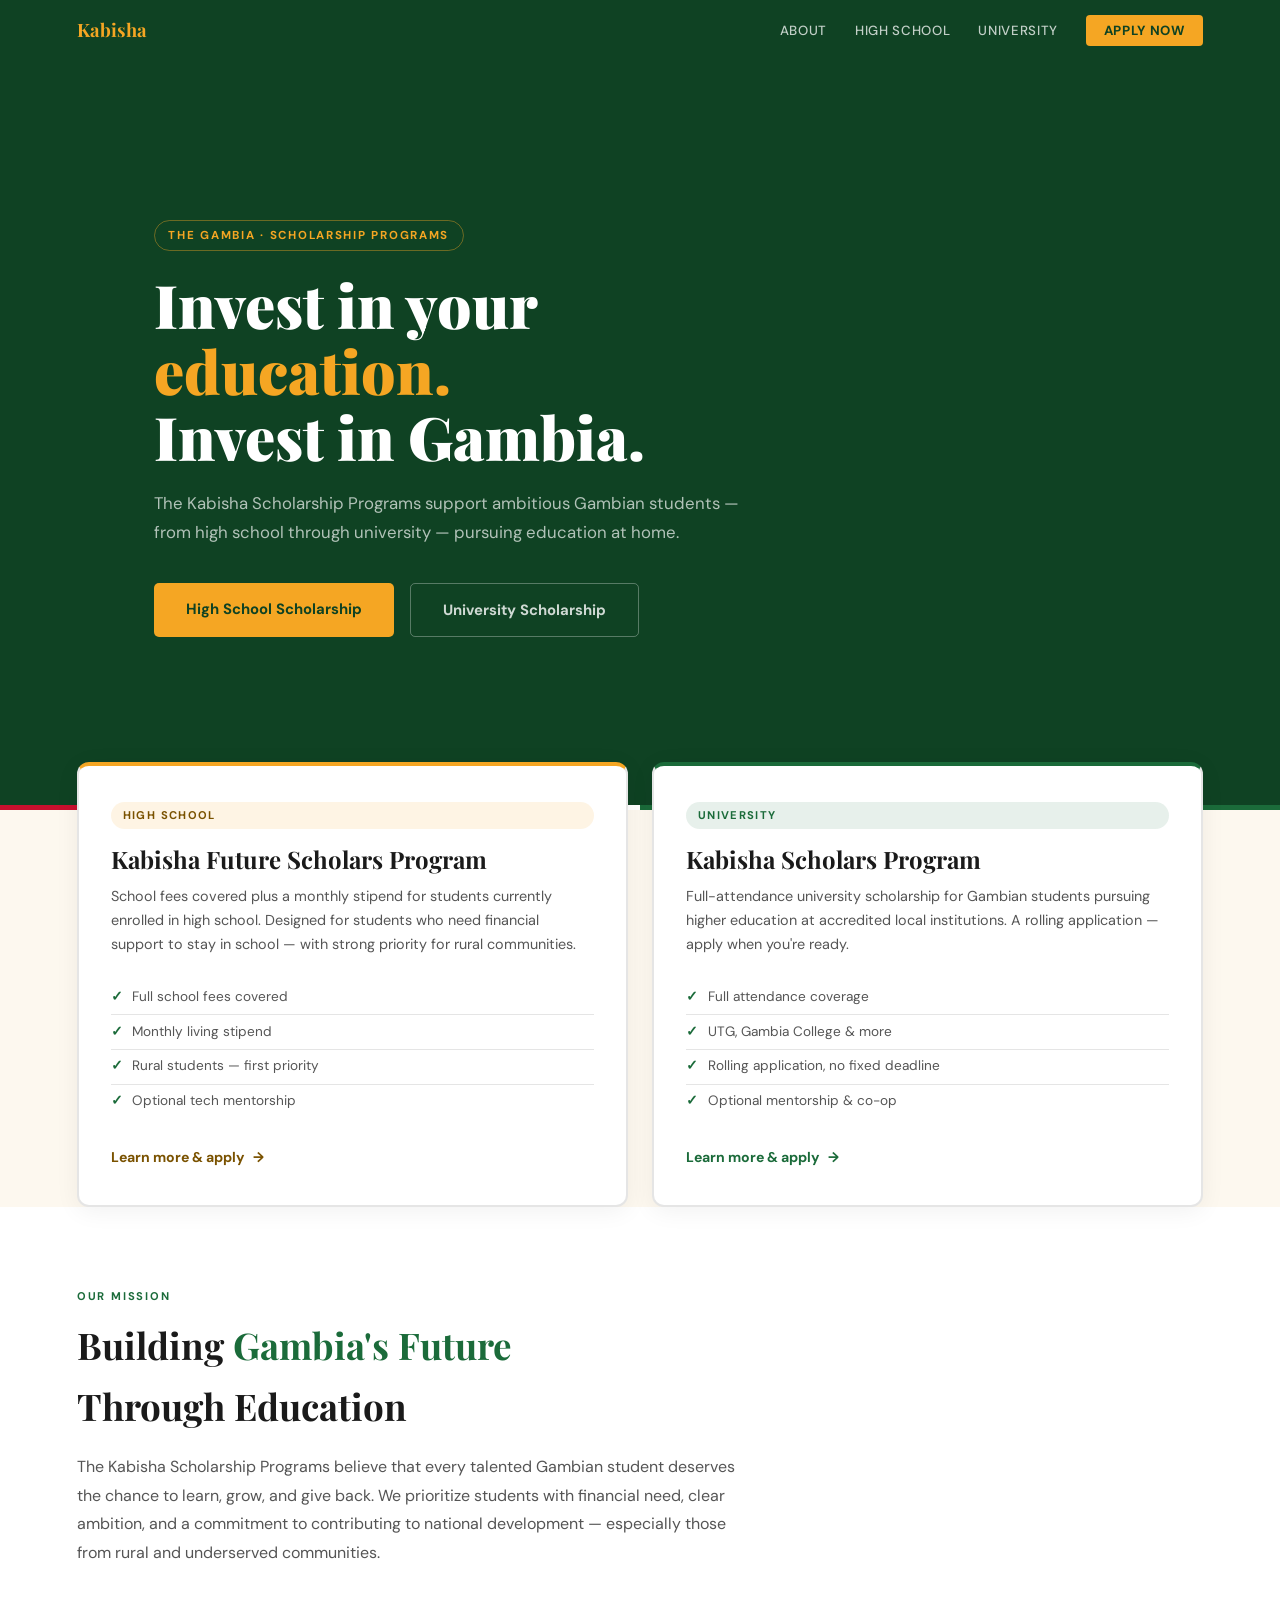
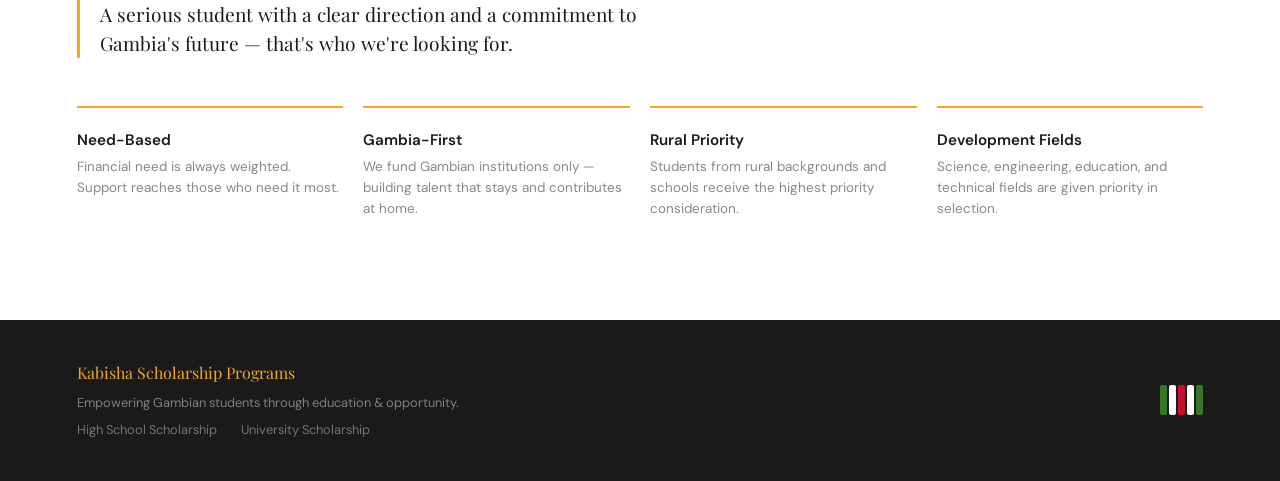
==== index.html @ ebbd5506 "initial: scholarship site" ====
<!DOCTYPE html>
<html lang="en">
<head>
<meta charset="UTF-8">
<meta name="viewport" content="width=device-width, initial-scale=1.0">
<title>Kabisha Scholarship Programs — The Gambia</title>
<link rel="preconnect" href="https://fonts.googleapis.com">
<link rel="preconnect" href="https://fonts.gstatic.com" crossorigin>
<link href="https://fonts.googleapis.com/css2?family=Playfair+Display:wght@700;900&family=DM+Sans:wght@400;500;600&display=swap" rel="stylesheet">
<link rel="stylesheet" href="style.css">
<style>
  /* Index-specific only */
  .hero { min-height: 70vh; display: flex; flex-direction: column; justify-content: center; }

  /* Scholarship chooser cards */
  .chooser {
    display: grid;
    grid-template-columns: 1fr 1fr;
    gap: 1.5rem;
    margin-top: -3rem;
    position: relative;
    z-index: 10;
    padding: 0 6vw;
  }
  .chooser-card {
    background: var(--white);
    border-radius: 12px;
    border: 2px solid var(--border);
    padding: 2.25rem 2rem;
    text-decoration: none;
    color: var(--ink);
    display: flex;
    flex-direction: column;
    transition: border-color 0.2s, transform 0.2s, box-shadow 0.2s;
    box-shadow: 0 4px 24px rgba(0,0,0,0.06);
  }
  .chooser-card:hover {
    border-color: var(--green);
    transform: translateY(-4px);
    box-shadow: 0 12px 40px rgba(0,0,0,0.1);
  }
  .chooser-card.hs { border-top: 4px solid var(--gold); }
  .chooser-card.uni { border-top: 4px solid var(--green); }
  .chooser-tag {
    font-size: 0.7rem; font-weight: 700; letter-spacing: 0.12em;
    text-transform: uppercase; margin-bottom: 1rem;
    display: inline-block; padding: 0.25rem 0.75rem;
    border-radius: 100px;
  }
  .chooser-card.hs  .chooser-tag { background: rgba(245,166,35,0.12); color: #7a5200; }
  .chooser-card.uni .chooser-tag { background: rgba(27,107,58,0.1); color: var(--green); }
  .chooser-card h2 {
    font-family: 'Playfair Display', serif;
    font-size: 1.5rem; font-weight: 700;
    line-height: 1.2; margin-bottom: 0.75rem;
  }
  .chooser-card p {
    font-size: 0.9rem; color: var(--ink-mid);
    line-height: 1.65; flex-grow: 1; margin-bottom: 1.5rem;
  }
  .chooser-benefits {
    list-style: none; margin-bottom: 1.75rem;
  }
  .chooser-benefits li {
    font-size: 0.85rem; color: var(--ink-mid);
    padding: 0.35rem 0;
    display: flex; align-items: center; gap: 0.6rem;
    border-bottom: 1px solid var(--border);
  }
  .chooser-benefits li:last-child { border-bottom: none; }
  .chooser-benefits li::before {
    content: '✓'; color: var(--green);
    font-weight: 700; flex-shrink: 0;
  }
  .chooser-cta {
    display: inline-flex; align-items: center; gap: 0.5rem;
    font-weight: 700; font-size: 0.88rem;
    text-decoration: none; margin-top: auto;
  }
  .chooser-card.hs  .chooser-cta { color: #7a5200; }
  .chooser-card.uni .chooser-cta { color: var(--green); }
  .chooser-cta::after { content: '→'; transition: transform 0.2s; }
  .chooser-card:hover .chooser-cta::after { transform: translateX(4px); }

  /* About strip */
  .about-strip {
    padding: 5rem 6vw;
    background: var(--white);
  }
  .about-strip p {
    font-size: 1rem; color: var(--ink-mid);
    max-width: 60ch; line-height: 1.8;
  }
  .about-strip blockquote {
    margin-top: 2rem;
    border-left: 3px solid var(--gold);
    padding-left: 1.25rem;
    font-family: 'Playfair Display', serif;
    font-size: 1.2rem; color: var(--ink);
    line-height: 1.5; max-width: 50ch;
  }

  /* Values row */
  .values-row {
    display: grid;
    grid-template-columns: repeat(auto-fit, minmax(200px, 1fr));
    gap: 1.25rem; margin-top: 3rem;
  }
  .value-item { padding: 1.25rem 0; border-top: 2px solid var(--gold); }
  .value-item h4 { font-weight: 600; font-size: 0.95rem; margin-bottom: 0.3rem; }
  .value-item p  { font-size: 0.84rem; color: var(--ink-lt); line-height: 1.55; }

  @media (max-width: 768px) {
    .chooser { grid-template-columns: 1fr; margin-top: -2rem; padding: 0 1.25rem; }
    .about-strip { padding: 3.5rem 1.25rem; }
  }
</style>
</head>
<body>

<nav>
  <a href="index.html" class="nav-logo">Kabisha</a>
  <ul class="nav-links">
    <li><a href="#about">About</a></li>
    <li><a href="highschool.html">High School</a></li>
    <li><a href="university.html">University</a></li>
    <li><a href="highschool.html#apply" class="nav-cta">Apply Now</a></li>
  </ul>
</nav>

<!-- HERO -->
<div class="hero">
  <div style="padding: 5rem 6vw 6rem">
    <span class="hero-label">The Gambia · Scholarship Programs</span>
    <h1>Invest in your<br><em>education.</em><br>Invest in Gambia.</h1>
    <p>The Kabisha Scholarship Programs support ambitious Gambian students — from high school through university — pursuing education at home.</p>
    <div class="hero-actions">
      <a href="highschool.html" class="btn btn-gold">High School Scholarship</a>
      <a href="university.html" class="btn btn-outline">University Scholarship</a>
    </div>
  </div>
</div>
<div class="flag-stripe"></div>

<!-- SCHOLARSHIP CHOOSER -->
<div class="chooser">

  <a href="highschool.html" class="chooser-card hs fade-in">
    <span class="chooser-tag">High School</span>
    <h2>Kabisha Future Scholars Program</h2>
    <p>School fees covered plus a monthly stipend for students currently enrolled in high school. Designed for students who need financial support to stay in school — with strong priority for rural communities.</p>
    <ul class="chooser-benefits">
      <li>Full school fees covered</li>
      <li>Monthly living stipend</li>
      <li>Rural students — first priority</li>
      <li>Optional tech mentorship</li>
    </ul>
    <span class="chooser-cta">Learn more &amp; apply</span>
  </a>

  <a href="university.html" class="chooser-card uni fade-in" style="transition-delay:0.1s">
    <span class="chooser-tag">University</span>
    <h2>Kabisha Scholars Program</h2>
    <p>Full-attendance university scholarship for Gambian students pursuing higher education at accredited local institutions. A rolling application — apply when you're ready.</p>
    <ul class="chooser-benefits">
      <li>Full attendance coverage</li>
      <li>UTG, Gambia College &amp; more</li>
      <li>Rolling application, no fixed deadline</li>
      <li>Optional mentorship &amp; co-op</li>
    </ul>
    <span class="chooser-cta">Learn more &amp; apply</span>
  </a>

</div>

<!-- ABOUT -->
<div class="about-strip">
  <div class="section-label">Our Mission</div>
  <h2 style="font-family:'Playfair Display',serif; font-size:clamp(1.65rem,3vw,2.3rem); font-weight:700; margin-bottom:1rem;">Building <span style="color:var(--green)">Gambia's Future</span><br>Through Education</h2>
  <p>The Kabisha Scholarship Programs believe that every talented Gambian student deserves the chance to learn, grow, and give back. We prioritize students with financial need, clear ambition, and a commitment to contributing to national development — especially those from rural and underserved communities.</p>
  <blockquote>A serious student with a clear direction and a commitment to Gambia's future — that's who we're looking for.</blockquote>
  <div class="values-row fade-in">
    <div class="value-item"><h4>Need-Based</h4><p>Financial need is always weighted. Support reaches those who need it most.</p></div>
    <div class="value-item"><h4>Gambia-First</h4><p>We fund Gambian institutions only — building talent that stays and contributes at home.</p></div>
    <div class="value-item"><h4>Rural Priority</h4><p>Students from rural backgrounds and schools receive the highest priority consideration.</p></div>
    <div class="value-item"><h4>Development Fields</h4><p>Science, engineering, education, and technical fields are given priority in selection.</p></div>
  </div>
</div>

<!-- FOOTER -->
<footer>
  <div>
    <div class="footer-logo">Kabisha Scholarship Programs</div>
    <p>Empowering Gambian students through education &amp; opportunity.</p>
    <div class="footer-links">
      <a href="highschool.html">High School Scholarship</a>
      <a href="university.html">University Scholarship</a>
    </div>
  </div>
  <div class="footer-flag">
    <span style="background:#3A7728"></span>
    <span style="background:#fff"></span>
    <span style="background:#C8102E"></span>
    <span style="background:#fff"></span>
    <span style="background:#3A7728"></span>
  </div>
</footer>

<script>
  const obs = new IntersectionObserver(es => es.forEach(e => {
    if(e.isIntersecting){ e.target.classList.add('visible'); obs.unobserve(e.target); }
  }), {threshold: 0.08});
  document.querySelectorAll('.fade-in').forEach(el => obs.observe(el));
</script>
</body>
</html>
---- style.css ----
/* ─── KABISHA SCHOLARSHIP — SHARED STYLES ─── */

*, *::before, *::after { box-sizing: border-box; margin: 0; padding: 0; }

:root {
  --green:     #1B6B3A;
  --green-dk:  #0F4223;
  --gold:      #F5A623;
  --red:       #C8102E;
  --cream:     #FDF8EF;
  --white:     #FFFFFF;
  --ink:       #1A1A1A;
  --ink-mid:   #555;
  --ink-lt:    #888;
  --border:    rgba(0,0,0,0.10);
}

html { scroll-behavior: smooth; }

body {
  font-family: 'DM Sans', sans-serif;
  background: var(--cream);
  color: var(--ink);
  line-height: 1.65;
}

/* ── NAV ── */
nav {
  position: sticky; top: 0; z-index: 100;
  background: var(--green-dk);
  display: flex; align-items: center; justify-content: space-between;
  padding: 0 6vw; height: 60px;
}
.nav-logo {
  font-family: 'Playfair Display', serif;
  font-size: 1.15rem; color: var(--gold);
  text-decoration: none; font-weight: 700;
}
.nav-links { display: flex; gap: 1.75rem; list-style: none; align-items: center; }
.nav-links a {
  color: rgba(255,255,255,0.75); text-decoration: none;
  font-size: 0.83rem; font-weight: 500;
  letter-spacing: 0.05em; text-transform: uppercase;
  transition: color 0.2s;
}
.nav-links a:hover { color: var(--gold); }
.nav-links a.active { color: var(--gold); }
.nav-cta {
  background: var(--gold) !important;
  color: var(--green-dk) !important;
  padding: 0.45rem 1.1rem; border-radius: 4px;
  font-weight: 700 !important;
}
.nav-cta:hover { background: #d4901e !important; }

/* ── FLAG STRIPE ── */
.flag-stripe {
  height: 5px;
  background: linear-gradient(to right,
    var(--red) 33.3%, var(--white) 33.3%, var(--white) 50%,
    var(--green) 50%);
}

/* ── HERO ── */
.hero {
  background: var(--green-dk);
  padding: 5rem 6vw 4.5rem;
  position: relative;
}
.hero-label {
  display: inline-block;
  font-size: 0.72rem; font-weight: 700;
  letter-spacing: 0.15em; text-transform: uppercase;
  color: var(--gold); margin-bottom: 1.25rem;
  padding: 0.3rem 0.85rem;
  border: 1px solid rgba(245,166,35,0.4); border-radius: 100px;
}
.hero h1 {
  font-family: 'Playfair Display', serif;
  font-size: clamp(2.2rem, 5vw, 3.75rem);
  font-weight: 900; color: var(--white);
  line-height: 1.1; max-width: 16ch;
  margin-bottom: 1.25rem;
}
.hero h1 em { color: var(--gold); font-style: normal; }
.hero p {
  font-size: 1.05rem; color: rgba(255,255,255,0.68);
  max-width: 50ch; line-height: 1.75; margin-bottom: 2.25rem;
}
.hero-actions { display: flex; gap: 1rem; flex-wrap: wrap; }

/* ── BUTTONS ── */
.btn {
  display: inline-block; font-weight: 700; font-size: 0.93rem;
  padding: 0.85rem 2rem; border-radius: 5px;
  text-decoration: none; transition: transform 0.15s, background 0.2s;
}
.btn:hover { transform: translateY(-2px); }
.btn-gold { background: var(--gold); color: var(--green-dk); }
.btn-gold:hover { background: #d4901e; }
.btn-outline {
  background: transparent; color: rgba(255,255,255,0.8);
  border: 1.5px solid rgba(255,255,255,0.3);
}
.btn-outline:hover { border-color: var(--gold); color: var(--gold); }

/* ── SECTIONS ── */
.section { padding: 5rem 6vw; }
.section.white { background: var(--white); }
.section.cream { background: var(--cream); }
.section.dark  { background: var(--green-dk); }

.section-label {
  font-size: 0.7rem; font-weight: 700;
  letter-spacing: 0.16em; text-transform: uppercase;
  color: var(--green); margin-bottom: 0.6rem;
}
.section.dark .section-label { color: var(--gold); }

.section h2 {
  font-family: 'Playfair Display', serif;
  font-size: clamp(1.65rem, 3vw, 2.4rem);
  font-weight: 700; line-height: 1.2;
  margin-bottom: 1rem;
}
.section.dark h2 { color: var(--white); }
.section h2 span { color: var(--green); }
.section.dark h2 span { color: var(--gold); }

.section > p, .section-intro {
  font-size: 0.97rem; color: var(--ink-mid);
  max-width: 55ch; line-height: 1.75; margin-bottom: 3rem;
}
.section.dark > p { color: rgba(255,255,255,0.6); }

/* ── GRID CARDS ── */
.card-grid {
  display: grid;
  grid-template-columns: repeat(auto-fit, minmax(240px, 1fr));
  gap: 1.25rem;
}
.card {
  background: var(--white); border-radius: 10px;
  border: 1.5px solid var(--border);
  padding: 1.5rem;
  transition: border-color 0.2s, transform 0.2s;
}
.section.white .card { background: var(--cream); }
.card:hover { border-color: var(--green); transform: translateY(-2px); }
.card-icon { font-size: 1.6rem; margin-bottom: 0.85rem; display: block; }
.card h3 { font-weight: 600; font-size: 0.95rem; margin-bottom: 0.35rem; }
.card p  { font-size: 0.85rem; color: var(--ink-lt); line-height: 1.6; }

/* ── TWO COLUMN ── */
.two-col {
  display: grid;
  grid-template-columns: 1fr 1fr;
  gap: 4rem; align-items: start;
}

/* ── CHECK LIST ── */
.check-list { list-style: none; }
.check-list li {
  display: flex; gap: 0.75rem; align-items: flex-start;
  padding: 0.6rem 0; border-bottom: 1px solid var(--border);
  font-size: 0.92rem; color: var(--ink-mid);
}
.check-list li:last-child { border-bottom: none; }
.check-list li::before {
  content: '✓'; color: var(--green); font-weight: 700;
  flex-shrink: 0; margin-top: 2px;
}

/* ── RULE LIST ── */
.rule-list { list-style: none; margin-top: 1.5rem; }
.rule-list li {
  display: flex; gap: 0.6rem; align-items: flex-start;
  padding: 0.6rem 0.85rem; border-radius: 6px;
  margin-bottom: 0.5rem; font-size: 0.88rem; line-height: 1.5;
}
.rule-list li.no  { background: rgba(200,16,46,0.06); border: 1px solid rgba(200,16,46,0.14); color: var(--ink-mid); }
.rule-list li.yes { background: rgba(27,107,58,0.07); border: 1px solid rgba(27,107,58,0.18); color: var(--ink-mid); }

/* ── PRIORITY BOX ── */
.priority-box {
  background: var(--green-dk); border-radius: 12px;
  padding: 1.75rem;
}
.priority-box h4 {
  font-family: 'Playfair Display', serif;
  color: var(--gold); font-size: 1.15rem; margin-bottom: 0.5rem;
}
.priority-box p { color: rgba(255,255,255,0.6); font-size: 0.87rem; margin-bottom: 1.1rem; line-height: 1.6; }
.tag-wrap { display: flex; flex-wrap: wrap; gap: 0.6rem; }
.tag {
  background: rgba(245,166,35,0.15);
  border: 1px solid rgba(245,166,35,0.35);
  color: var(--gold); border-radius: 100px;
  padding: 0.32rem 0.85rem; font-size: 0.78rem; font-weight: 500;
}

/* ── DOCS ── */
.doc-row {
  display: flex; align-items: center; gap: 1rem;
  padding: 0.9rem 0; border-bottom: 1px solid var(--border);
}
.doc-row:last-child { border-bottom: none; }
.doc-num {
  width: 28px; height: 28px; flex-shrink: 0;
  background: var(--green); color: var(--white);
  border-radius: 50%; display: flex;
  align-items: center; justify-content: center;
  font-size: 0.75rem; font-weight: 700;
}
.doc-name { font-weight: 500; font-size: 0.9rem; }
.doc-note { font-size: 0.78rem; color: var(--ink-lt); }

/* ── BOXES ── */
.warn-box {
  background: rgba(245,166,35,0.1);
  border: 2px solid var(--gold);
  border-radius: 10px; padding: 1.35rem;
}
.warn-box h5 {
  font-size: 0.8rem; font-weight: 700; color: #7a5200;
  text-transform: uppercase; letter-spacing: 0.06em; margin-bottom: 0.5rem;
}
.warn-box p { font-size: 0.86rem; color: #5c3d00; line-height: 1.65; }
.info-box {
  padding: 0.9rem 1.1rem;
  background: rgba(27,107,58,0.07);
  border-left: 3px solid var(--green);
  border-radius: 0 7px 7px 0;
  font-size: 0.85rem; color: var(--ink-mid);
}

/* ── STEPS ── */
.steps {
  display: grid;
  grid-template-columns: repeat(auto-fit, minmax(180px, 1fr));
  gap: 1.25rem;
}
.step {
  background: var(--white); border-radius: 10px;
  border: 1.5px solid var(--border); padding: 1.4rem;
}
.section.cream .step { background: var(--cream); }
.step-num {
  font-family: 'Playfair Display', serif;
  font-size: 2rem; color: var(--gold);
  font-weight: 700; line-height: 1; margin-bottom: 0.65rem;
}
.step h3 { font-weight: 600; font-size: 0.92rem; margin-bottom: 0.3rem; }
.step p  { font-size: 0.82rem; color: var(--ink-lt); line-height: 1.6; }

/* ── MENTORSHIP TRACKS ── */
.track {
  display: flex; align-items: center; gap: 0.85rem;
  padding: 0.9rem 1.1rem; border-radius: 9px;
  border: 1.5px solid var(--border);
  background: var(--white);
  margin-bottom: 0.75rem; transition: border-color 0.2s;
}
.section.white .track { background: var(--cream); }
.track:hover { border-color: var(--green); }
.track-icon {
  width: 42px; height: 42px; border-radius: 8px;
  display: flex; align-items: center; justify-content: center;
  font-size: 1.25rem; flex-shrink: 0;
}
.track-icon.cs   { background: rgba(27,107,58,0.1); }
.track-icon.cy   { background: rgba(200,16,46,0.07); }
.track-icon.tech { background: rgba(245,166,35,0.12); }
.track h4 { font-weight: 600; font-size: 0.88rem; }
.track p  { font-size: 0.78rem; color: var(--ink-lt); }

/* ── FAQ ── */
.faq-list { margin-top: 0; }
.faq-item {
  border-bottom: 1px solid var(--border);
}
.faq-item:first-child { border-top: 1px solid var(--border); }
.faq-q {
  width: 100%; background: none; border: none;
  text-align: left; padding: 1.1rem 0;
  font-size: 0.92rem; font-weight: 600; color: var(--ink);
  cursor: pointer; display: flex; justify-content: space-between;
  align-items: center; gap: 1rem; font-family: 'DM Sans', sans-serif;
  transition: color 0.2s;
}
.faq-q:hover { color: var(--green); }
.faq-icon { font-size: 1.1rem; color: var(--green); flex-shrink: 0; transition: transform 0.25s; }
.faq-item.open .faq-icon { transform: rotate(45deg); }
.faq-a { max-height: 0; overflow: hidden; transition: max-height 0.35s ease; }
.faq-a-inner { padding: 0 0 1.1rem; font-size: 0.87rem; color: var(--ink-mid); line-height: 1.75; }
.faq-item.open .faq-a { max-height: 400px; }

/* ── APPLY CTA ── */
.apply-cta {
  background: var(--green-dk); text-align: center;
  padding: 6rem 6vw; position: relative; overflow: hidden;
}
.apply-cta::before {
  content: attr(data-text);
  position: absolute; font-family: 'Playfair Display', serif;
  font-size: 22vw; font-weight: 900;
  color: rgba(255,255,255,0.03);
  top: 50%; left: 50%; transform: translate(-50%, -50%);
  pointer-events: none; white-space: nowrap; letter-spacing: -0.02em;
}
.apply-cta .section-label { color: var(--gold); }
.apply-cta h2 { color: var(--white); font-family: 'Playfair Display', serif; font-size: clamp(1.7rem,3vw,2.4rem); margin-bottom: 0.75rem; }
.apply-cta h2 span { color: var(--gold); }
.apply-cta p { color: rgba(255,255,255,0.6); font-size: 0.97rem; max-width: 50ch; margin: 0 auto 2.25rem; line-height: 1.7; }
.apply-cta .btn { position: relative; z-index: 1; }
.apply-note { margin-top: 1rem; font-size: 0.8rem; color: rgba(255,255,255,0.35); position: relative; z-index: 1; }

/* ── FOOTER ── */
footer {
  background: var(--ink); color: rgba(255,255,255,0.45);
  padding: 2.5rem 6vw;
  display: flex; align-items: center; justify-content: space-between;
  gap: 2rem; flex-wrap: wrap;
}
.footer-logo { font-family: 'Playfair Display', serif; font-size: 1rem; color: var(--gold); margin-bottom: 0.35rem; }
footer p { font-size: 0.8rem; }
.footer-links { display: flex; gap: 1.5rem; margin-top: 0.4rem; flex-wrap: wrap; }
.footer-links a { color: rgba(255,255,255,0.4); text-decoration: none; font-size: 0.8rem; transition: color 0.2s; }
.footer-links a:hover { color: var(--gold); }
.footer-flag { display: flex; gap: 2px; }
.footer-flag span { display: block; width: 7px; height: 30px; border-radius: 2px; }

/* ── FADE IN ── */
.fade-in { opacity: 0; transform: translateY(18px); transition: opacity 0.5s ease, transform 0.5s ease; }
.fade-in.visible { opacity: 1; transform: translateY(0); }

/* ── RESPONSIVE ── */
@media (max-width: 768px) {
  .nav-links { display: none; }
  .two-col { grid-template-columns: 1fr; gap: 2rem; }
  .section { padding: 3.5rem 1.25rem; }
  .hero { padding: 3.5rem 1.25rem 3rem; }
  nav { padding: 0 1.25rem; }
  .apply-cta { padding: 4.5rem 1.25rem; }
  footer { padding: 2rem 1.25rem; }
}
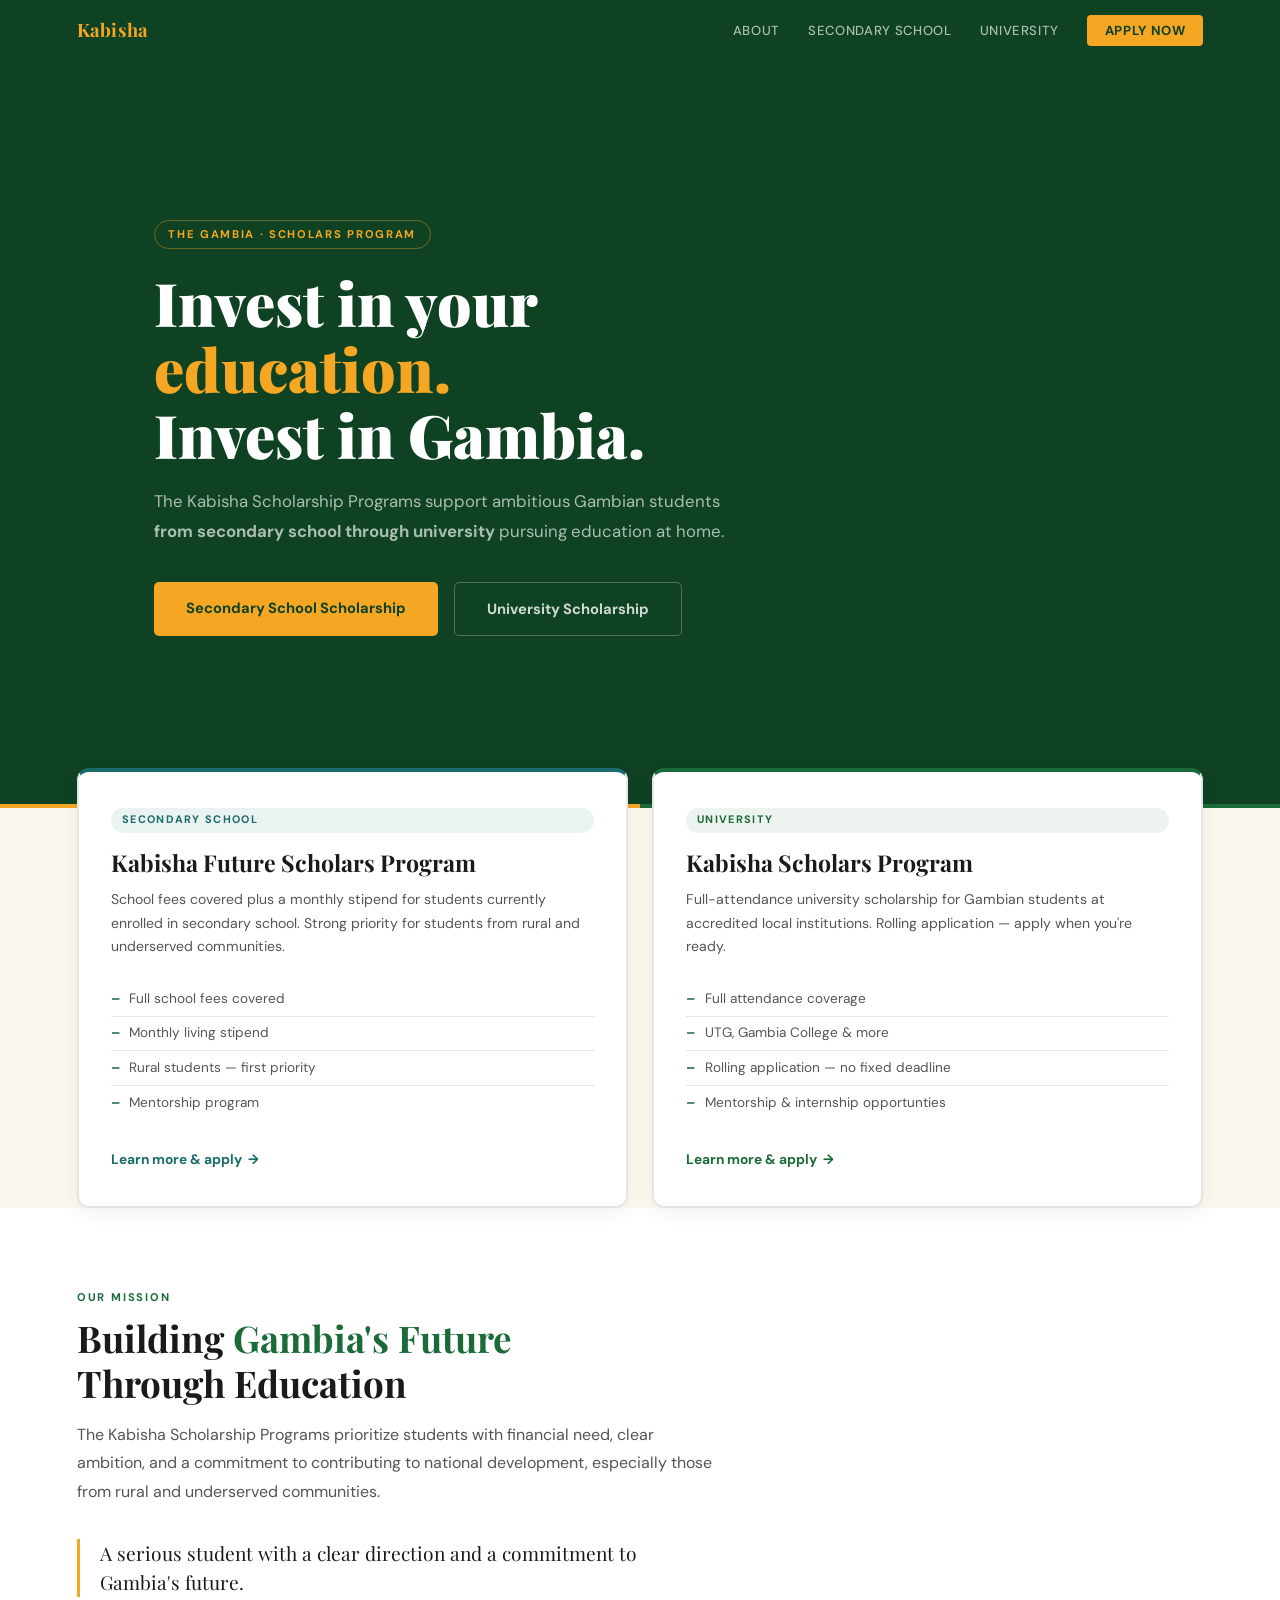
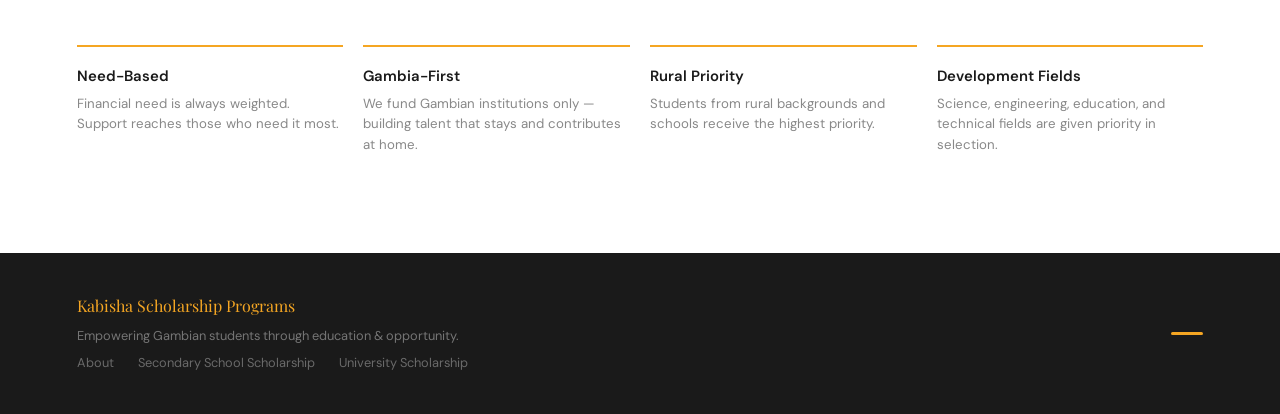
==== commit ad389939: "secondary school visual diff" ====
--- a/index.html
+++ b/index.html
@@ -9,109 +9,67 @@
 <link href="https://fonts.googleapis.com/css2?family=Playfair+Display:wght@700;900&family=DM+Sans:wght@400;500;600&display=swap" rel="stylesheet">
 <link rel="stylesheet" href="style.css">
 <style>
-  /* Index-specific only */
-  .hero { min-height: 70vh; display: flex; flex-direction: column; justify-content: center; }
+  .hero { min-height: 72vh; display: flex; flex-direction: column; justify-content: center; }
 
-  /* Scholarship chooser cards */
   .chooser {
-    display: grid;
-    grid-template-columns: 1fr 1fr;
-    gap: 1.5rem;
-    margin-top: -3rem;
-    position: relative;
-    z-index: 10;
-    padding: 0 6vw;
+    display: grid; grid-template-columns: 1fr 1fr; gap: 1.5rem;
+    margin-top: -2.5rem; position: relative; z-index: 10; padding: 0 6vw;
   }
   .chooser-card {
-    background: var(--white);
-    border-radius: 12px;
-    border: 2px solid var(--border);
-    padding: 2.25rem 2rem;
-    text-decoration: none;
-    color: var(--ink);
-    display: flex;
-    flex-direction: column;
+    background: var(--white); border-radius: 12px;
+    border: 2px solid var(--border); padding: 2.25rem 2rem;
+    text-decoration: none; color: var(--ink);
+    display: flex; flex-direction: column;
     transition: border-color 0.2s, transform 0.2s, box-shadow 0.2s;
-    box-shadow: 0 4px 24px rgba(0,0,0,0.06);
+    box-shadow: 0 4px 20px rgba(0,0,0,0.06);
   }
-  .chooser-card:hover {
-    border-color: var(--green);
-    transform: translateY(-4px);
-    box-shadow: 0 12px 40px rgba(0,0,0,0.1);
-  }
-  .chooser-card.hs { border-top: 4px solid var(--gold); }
+  .chooser-card:hover { border-color: var(--green); transform: translateY(-4px); box-shadow: 0 12px 36px rgba(0,0,0,0.1); }
+  .chooser-card.hs  { border-top: 4px solid var(--teal); }
   .chooser-card.uni { border-top: 4px solid var(--green); }
   .chooser-tag {
-    font-size: 0.7rem; font-weight: 700; letter-spacing: 0.12em;
+    font-size: 0.68rem; font-weight: 700; letter-spacing: 0.12em;
     text-transform: uppercase; margin-bottom: 1rem;
-    display: inline-block; padding: 0.25rem 0.75rem;
-    border-radius: 100px;
+    display: inline-block; padding: 0.22rem 0.7rem; border-radius: 100px;
   }
-  .chooser-card.hs  .chooser-tag { background: rgba(245,166,35,0.12); color: #7a5200; }
-  .chooser-card.uni .chooser-tag { background: rgba(27,107,58,0.1); color: var(--green); }
+  .chooser-card.hs  .chooser-tag { background: rgba(26,107,107,0.09); color: var(--teal); }
+  .chooser-card.uni .chooser-tag { background: rgba(27,107,58,0.08); color: var(--green); }
   .chooser-card h2 {
     font-family: 'Playfair Display', serif;
-    font-size: 1.5rem; font-weight: 700;
+    font-size: 1.45rem; font-weight: 700;
     line-height: 1.2; margin-bottom: 0.75rem;
   }
-  .chooser-card p {
-    font-size: 0.9rem; color: var(--ink-mid);
-    line-height: 1.65; flex-grow: 1; margin-bottom: 1.5rem;
-  }
-  .chooser-benefits {
-    list-style: none; margin-bottom: 1.75rem;
-  }
+  .chooser-card p { font-size: 0.88rem; color: var(--ink-mid); line-height: 1.65; flex-grow: 1; margin-bottom: 1.5rem; }
+  .chooser-benefits { list-style: none; margin-bottom: 1.75rem; }
   .chooser-benefits li {
     font-size: 0.85rem; color: var(--ink-mid);
-    padding: 0.35rem 0;
-    display: flex; align-items: center; gap: 0.6rem;
+    padding: 0.35rem 0; display: flex; align-items: center; gap: 0.6rem;
     border-bottom: 1px solid var(--border);
   }
   .chooser-benefits li:last-child { border-bottom: none; }
-  .chooser-benefits li::before {
-    content: '✓'; color: var(--green);
-    font-weight: 700; flex-shrink: 0;
+  .chooser-benefits li::before { content: '–'; color: var(--green); font-weight: 700; flex-shrink: 0; }
+  .chooser-cta {
+    display: inline-flex; align-items: center; gap: 0.4rem;
+    font-weight: 700; font-size: 0.86rem; text-decoration: none;
   }
-  .chooser-cta {
-    display: inline-flex; align-items: center; gap: 0.5rem;
-    font-weight: 700; font-size: 0.88rem;
-    text-decoration: none; margin-top: auto;
-  }
-  .chooser-card.hs  .chooser-cta { color: #7a5200; }
+  .chooser-card.hs  .chooser-cta { color: var(--teal); }
   .chooser-card.uni .chooser-cta { color: var(--green); }
   .chooser-cta::after { content: '→'; transition: transform 0.2s; }
   .chooser-card:hover .chooser-cta::after { transform: translateX(4px); }
 
-  /* About strip */
-  .about-strip {
-    padding: 5rem 6vw;
-    background: var(--white);
+  .about-strip { padding: 5rem 6vw; background: var(--white); }
+  .about-strip p { font-size: 1rem; color: var(--ink-mid); max-width: 58ch; line-height: 1.8; }
+  .about-strip blockquote {
+    margin-top: 2rem; border-left: 3px solid var(--gold);
+    padding-left: 1.25rem; font-family: 'Playfair Display', serif;
+    font-size: 1.2rem; color: var(--ink); line-height: 1.5; max-width: 48ch;
   }
-  .about-strip p {
-    font-size: 1rem; color: var(--ink-mid);
-    max-width: 60ch; line-height: 1.8;
-  }
-  .about-strip blockquote {
-    margin-top: 2rem;
-    border-left: 3px solid var(--gold);
-    padding-left: 1.25rem;
-    font-family: 'Playfair Display', serif;
-    font-size: 1.2rem; color: var(--ink);
-    line-height: 1.5; max-width: 50ch;
-  }
-
-  /* Values row */
-  .values-row {
-    display: grid;
-    grid-template-columns: repeat(auto-fit, minmax(200px, 1fr));
-    gap: 1.25rem; margin-top: 3rem;
-  }
-  .value-item { padding: 1.25rem 0; border-top: 2px solid var(--gold); }
-  .value-item h4 { font-weight: 600; font-size: 0.95rem; margin-bottom: 0.3rem; }
-  .value-item p  { font-size: 0.84rem; color: var(--ink-lt); line-height: 1.55; }
+  .values-row { display: grid; grid-template-columns: repeat(auto-fit, minmax(180px, 1fr)); gap: 1.25rem; margin-top: 3rem; }
+  .value-item { padding: 1.1rem 0; border-top: 2px solid var(--gold); }
+  .value-item h4 { font-weight: 600; font-size: 0.93rem; margin-bottom: 0.3rem; }
+  .value-item p  { font-size: 0.83rem; color: var(--ink-lt); line-height: 1.55; }
 
   @media (max-width: 768px) {
-    .chooser { grid-template-columns: 1fr; margin-top: -2rem; padding: 0 1.25rem; }
+    .chooser { grid-template-columns: 1fr; margin-top: -1.5rem; padding: 0 1.25rem; }
     .about-strip { padding: 3.5rem 1.25rem; }
   }
 </style>
@@ -121,39 +79,36 @@
 <nav>
   <a href="index.html" class="nav-logo">Kabisha</a>
   <ul class="nav-links">
-    <li><a href="#about">About</a></li>
-    <li><a href="highschool.html">High School</a></li>
+    <li><a href="about.html">About</a></li>
+    <li><a href="highschool.html">Secondary School</a></li>
     <li><a href="university.html">University</a></li>
     <li><a href="highschool.html#apply" class="nav-cta">Apply Now</a></li>
   </ul>
 </nav>
 
-<!-- HERO -->
 <div class="hero">
   <div style="padding: 5rem 6vw 6rem">
-    <span class="hero-label">The Gambia · Scholarship Programs</span>
+    <span class="hero-label">The Gambia · Scholars Program</span>
     <h1>Invest in your<br><em>education.</em><br>Invest in Gambia.</h1>
-    <p>The Kabisha Scholarship Programs support ambitious Gambian students — from high school through university — pursuing education at home.</p>
+    <p>The Kabisha Scholarship Programs support ambitious Gambian students <b>from secondary school through university</b> pursuing education at home.</p>
     <div class="hero-actions">
-      <a href="highschool.html" class="btn btn-gold">High School Scholarship</a>
+      <a href="highschool.html" class="btn btn-gold">Secondary School Scholarship</a>
       <a href="university.html" class="btn btn-outline">University Scholarship</a>
     </div>
   </div>
 </div>
-<div class="flag-stripe"></div>
+<div class="accent-line"></div>
 
-<!-- SCHOLARSHIP CHOOSER -->
 <div class="chooser">
-
   <a href="highschool.html" class="chooser-card hs fade-in">
-    <span class="chooser-tag">High School</span>
+    <span class="chooser-tag">Secondary School</span>
     <h2>Kabisha Future Scholars Program</h2>
-    <p>School fees covered plus a monthly stipend for students currently enrolled in high school. Designed for students who need financial support to stay in school — with strong priority for rural communities.</p>
+    <p>School fees covered plus a monthly stipend for students currently enrolled in secondary school. Strong priority for students from rural and underserved communities.</p>
     <ul class="chooser-benefits">
       <li>Full school fees covered</li>
       <li>Monthly living stipend</li>
       <li>Rural students — first priority</li>
-      <li>Optional tech mentorship</li>
+      <li>Mentorship program</li>
     </ul>
     <span class="chooser-cta">Learn more &amp; apply</span>
   </a>
@@ -161,49 +116,41 @@
   <a href="university.html" class="chooser-card uni fade-in" style="transition-delay:0.1s">
     <span class="chooser-tag">University</span>
     <h2>Kabisha Scholars Program</h2>
-    <p>Full-attendance university scholarship for Gambian students pursuing higher education at accredited local institutions. A rolling application — apply when you're ready.</p>
+    <p>Full-attendance university scholarship for Gambian students at accredited local institutions. Rolling application — apply when you're ready.</p>
     <ul class="chooser-benefits">
       <li>Full attendance coverage</li>
       <li>UTG, Gambia College &amp; more</li>
-      <li>Rolling application, no fixed deadline</li>
-      <li>Optional mentorship &amp; co-op</li>
+      <li>Rolling application — no fixed deadline</li>
+      <li>Mentorship &amp; internship opportunties</li>
     </ul>
     <span class="chooser-cta">Learn more &amp; apply</span>
   </a>
-
 </div>
 
-<!-- ABOUT -->
 <div class="about-strip">
   <div class="section-label">Our Mission</div>
-  <h2 style="font-family:'Playfair Display',serif; font-size:clamp(1.65rem,3vw,2.3rem); font-weight:700; margin-bottom:1rem;">Building <span style="color:var(--green)">Gambia's Future</span><br>Through Education</h2>
-  <p>The Kabisha Scholarship Programs believe that every talented Gambian student deserves the chance to learn, grow, and give back. We prioritize students with financial need, clear ambition, and a commitment to contributing to national development — especially those from rural and underserved communities.</p>
-  <blockquote>A serious student with a clear direction and a commitment to Gambia's future — that's who we're looking for.</blockquote>
+  <h2 style="font-family:'Playfair Display',serif; font-size:clamp(1.65rem,3vw,2.3rem); font-weight:700; margin-bottom:1rem; line-height:1.2;">Building <span style="color:var(--green)">Gambia's Future</span><br>Through Education</h2>
+  <p>The Kabisha Scholarship Programs prioritize students with financial need, clear ambition, and a commitment to contributing to national development, especially those from rural and underserved communities.</p>
+  <blockquote>A serious student with a clear direction and a commitment to Gambia's future.</blockquote>
   <div class="values-row fade-in">
     <div class="value-item"><h4>Need-Based</h4><p>Financial need is always weighted. Support reaches those who need it most.</p></div>
     <div class="value-item"><h4>Gambia-First</h4><p>We fund Gambian institutions only — building talent that stays and contributes at home.</p></div>
-    <div class="value-item"><h4>Rural Priority</h4><p>Students from rural backgrounds and schools receive the highest priority consideration.</p></div>
+    <div class="value-item"><h4>Rural Priority</h4><p>Students from rural backgrounds and schools receive the highest priority.</p></div>
     <div class="value-item"><h4>Development Fields</h4><p>Science, engineering, education, and technical fields are given priority in selection.</p></div>
   </div>
 </div>
 
-<!-- FOOTER -->
 <footer>
   <div>
     <div class="footer-logo">Kabisha Scholarship Programs</div>
     <p>Empowering Gambian students through education &amp; opportunity.</p>
     <div class="footer-links">
-      <a href="highschool.html">High School Scholarship</a>
+      <a href="about.html">About</a>
+      <a href="highschool.html">Secondary School Scholarship</a>
       <a href="university.html">University Scholarship</a>
     </div>
   </div>
-  <div class="footer-flag">
-    <span style="background:#3A7728"></span>
-    <span style="background:#fff"></span>
-    <span style="background:#C8102E"></span>
-    <span style="background:#fff"></span>
-    <span style="background:#3A7728"></span>
-  </div>
+  <div class="footer-accent"></div>
 </footer>
 
 <script>
@@ -213,4 +160,4 @@
   document.querySelectorAll('.fade-in').forEach(el => obs.observe(el));
 </script>
 </body>
-</html>
+</html>
--- a/style.css
+++ b/style.css
@@ -3,26 +3,29 @@
 *, *::before, *::after { box-sizing: border-box; margin: 0; padding: 0; }
 
 :root {
-  --green:     #1B6B3A;
-  --green-dk:  #0F4223;
-  --gold:      #F5A623;
-  --red:       #C8102E;
-  --cream:     #FDF8EF;
-  --white:     #FFFFFF;
-  --ink:       #1A1A1A;
-  --ink-mid:   #555;
-  --ink-lt:    #888;
-  --border:    rgba(0,0,0,0.10);
+  --green:    #1B6B3A;
+  --green-dk: #0F4223;
+  --gold:     #F5A623;
+  --cream:    #FDF8EF;
+  --white:    #FFFFFF;
+  --ink:      #1A1A1A;
+  --ink-mid:  #555;
+  --ink-lt:   #888;
+  --border:   rgba(0,0,0,0.10);
+  /* Secondary school program — teal */
+  --teal:     #1A6B6B;
+  --teal-dk:  #0E4040;
+}
+
+/* University pages use deep forest green (default) */
+/* Secondary school pages override with teal */
+body.secondary {
+  --green:    var(--teal);
+  --green-dk: var(--teal-dk);
 }
 
 html { scroll-behavior: smooth; }
-
-body {
-  font-family: 'DM Sans', sans-serif;
-  background: var(--cream);
-  color: var(--ink);
-  line-height: 1.65;
-}
+body { font-family: 'DM Sans', sans-serif; background: var(--cream); color: var(--ink); line-height: 1.65; }
 
 /* ── NAV ── */
 nav {
@@ -34,31 +37,28 @@
 .nav-logo {
   font-family: 'Playfair Display', serif;
   font-size: 1.15rem; color: var(--gold);
-  text-decoration: none; font-weight: 700;
+  text-decoration: none; font-weight: 700; letter-spacing: 0.01em;
 }
 .nav-links { display: flex; gap: 1.75rem; list-style: none; align-items: center; }
 .nav-links a {
-  color: rgba(255,255,255,0.75); text-decoration: none;
-  font-size: 0.83rem; font-weight: 500;
+  color: rgba(255,255,255,0.65); text-decoration: none;
+  font-size: 0.82rem; font-weight: 500;
   letter-spacing: 0.05em; text-transform: uppercase;
   transition: color 0.2s;
 }
 .nav-links a:hover { color: var(--gold); }
-.nav-links a.active { color: var(--gold); }
 .nav-cta {
   background: var(--gold) !important;
   color: var(--green-dk) !important;
-  padding: 0.45rem 1.1rem; border-radius: 4px;
+  padding: 0.42rem 1.1rem; border-radius: 4px;
   font-weight: 700 !important;
 }
 .nav-cta:hover { background: #d4901e !important; }
 
-/* ── FLAG STRIPE ── */
-.flag-stripe {
-  height: 5px;
-  background: linear-gradient(to right,
-    var(--red) 33.3%, var(--white) 33.3%, var(--white) 50%,
-    var(--green) 50%);
+/* ── ACCENT LINE (replaces flag stripe) ── */
+.accent-line {
+  height: 4px;
+  background: linear-gradient(to right, var(--gold) 50%, var(--green) 50%);
 }
 
 /* ── HERO ── */
@@ -69,29 +69,28 @@
 }
 .hero-label {
   display: inline-block;
-  font-size: 0.72rem; font-weight: 700;
+  font-size: 0.7rem; font-weight: 700;
   letter-spacing: 0.15em; text-transform: uppercase;
   color: var(--gold); margin-bottom: 1.25rem;
-  padding: 0.3rem 0.85rem;
+  padding: 0.28rem 0.85rem;
   border: 1px solid rgba(245,166,35,0.4); border-radius: 100px;
 }
 .hero h1 {
   font-family: 'Playfair Display', serif;
   font-size: clamp(2.2rem, 5vw, 3.75rem);
   font-weight: 900; color: var(--white);
-  line-height: 1.1; max-width: 16ch;
-  margin-bottom: 1.25rem;
+  line-height: 1.1; max-width: 16ch; margin-bottom: 1.25rem;
 }
 .hero h1 em { color: var(--gold); font-style: normal; }
 .hero p {
-  font-size: 1.05rem; color: rgba(255,255,255,0.68);
+  font-size: 1.05rem; color: rgba(255,255,255,0.65);
   max-width: 50ch; line-height: 1.75; margin-bottom: 2.25rem;
 }
 .hero-actions { display: flex; gap: 1rem; flex-wrap: wrap; }
 
 /* ── BUTTONS ── */
 .btn {
-  display: inline-block; font-weight: 700; font-size: 0.93rem;
+  display: inline-block; font-weight: 700; font-size: 0.92rem;
   padding: 0.85rem 2rem; border-radius: 5px;
   text-decoration: none; transition: transform 0.15s, background 0.2s;
 }
@@ -100,7 +99,7 @@
 .btn-gold:hover { background: #d4901e; }
 .btn-outline {
   background: transparent; color: rgba(255,255,255,0.8);
-  border: 1.5px solid rgba(255,255,255,0.3);
+  border: 1.5px solid rgba(255,255,255,0.25);
 }
 .btn-outline:hover { border-color: var(--gold); color: var(--gold); }
 
@@ -108,55 +107,45 @@
 .section { padding: 5rem 6vw; }
 .section.white { background: var(--white); }
 .section.cream { background: var(--cream); }
-.section.dark  { background: var(--green-dk); }
 
 .section-label {
   font-size: 0.7rem; font-weight: 700;
   letter-spacing: 0.16em; text-transform: uppercase;
   color: var(--green); margin-bottom: 0.6rem;
 }
-.section.dark .section-label { color: var(--gold); }
-
 .section h2 {
   font-family: 'Playfair Display', serif;
   font-size: clamp(1.65rem, 3vw, 2.4rem);
-  font-weight: 700; line-height: 1.2;
-  margin-bottom: 1rem;
-}
-.section.dark h2 { color: var(--white); }
+  font-weight: 700; line-height: 1.2; margin-bottom: 1rem;
+}
 .section h2 span { color: var(--green); }
-.section.dark h2 span { color: var(--gold); }
-
-.section > p, .section-intro {
+.section > p {
   font-size: 0.97rem; color: var(--ink-mid);
   max-width: 55ch; line-height: 1.75; margin-bottom: 3rem;
 }
-.section.dark > p { color: rgba(255,255,255,0.6); }
-
-/* ── GRID CARDS ── */
+
+/* ── CARDS ── */
 .card-grid {
   display: grid;
-  grid-template-columns: repeat(auto-fit, minmax(240px, 1fr));
+  grid-template-columns: repeat(auto-fit, minmax(220px, 1fr));
   gap: 1.25rem;
 }
 .card {
   background: var(--white); border-radius: 10px;
-  border: 1.5px solid var(--border);
-  padding: 1.5rem;
+  border: 1.5px solid var(--border); padding: 1.5rem;
   transition: border-color 0.2s, transform 0.2s;
 }
 .section.white .card { background: var(--cream); }
 .card:hover { border-color: var(--green); transform: translateY(-2px); }
-.card-icon { font-size: 1.6rem; margin-bottom: 0.85rem; display: block; }
+.card-accent {
+  display: block; width: 28px; height: 3px;
+  background: var(--gold); border-radius: 2px; margin-bottom: 1rem;
+}
 .card h3 { font-weight: 600; font-size: 0.95rem; margin-bottom: 0.35rem; }
 .card p  { font-size: 0.85rem; color: var(--ink-lt); line-height: 1.6; }
 
 /* ── TWO COLUMN ── */
-.two-col {
-  display: grid;
-  grid-template-columns: 1fr 1fr;
-  gap: 4rem; align-items: start;
-}
+.two-col { display: grid; grid-template-columns: 1fr 1fr; gap: 4rem; align-items: start; }
 
 /* ── CHECK LIST ── */
 .check-list { list-style: none; }
@@ -167,36 +156,35 @@
 }
 .check-list li:last-child { border-bottom: none; }
 .check-list li::before {
-  content: '✓'; color: var(--green); font-weight: 700;
-  flex-shrink: 0; margin-top: 2px;
+  content: '–'; color: var(--green); font-weight: 700;
+  flex-shrink: 0; margin-top: 1px;
 }
 
 /* ── RULE LIST ── */
 .rule-list { list-style: none; margin-top: 1.5rem; }
 .rule-list li {
   display: flex; gap: 0.6rem; align-items: flex-start;
-  padding: 0.6rem 0.85rem; border-radius: 6px;
-  margin-bottom: 0.5rem; font-size: 0.88rem; line-height: 1.5;
-}
-.rule-list li.no  { background: rgba(200,16,46,0.06); border: 1px solid rgba(200,16,46,0.14); color: var(--ink-mid); }
-.rule-list li.yes { background: rgba(27,107,58,0.07); border: 1px solid rgba(27,107,58,0.18); color: var(--ink-mid); }
+  padding: 0.55rem 0.85rem; border-radius: 6px;
+  margin-bottom: 0.45rem; font-size: 0.87rem; line-height: 1.5;
+}
+.rule-list li.no  { background: rgba(0,0,0,0.04); border: 1px solid rgba(0,0,0,0.09); color: var(--ink-mid); }
+.rule-list li.yes { background: rgba(27,107,58,0.06); border: 1px solid rgba(27,107,58,0.16); color: var(--ink-mid); }
+.rule-list li .rule-mark { flex-shrink: 0; font-style: normal; font-weight: 600; }
+.rule-list li.no  .rule-mark { color: var(--ink-lt); }
+.rule-list li.yes .rule-mark { color: var(--green); }
 
 /* ── PRIORITY BOX ── */
-.priority-box {
-  background: var(--green-dk); border-radius: 12px;
-  padding: 1.75rem;
-}
+.priority-box { background: var(--green-dk); border-radius: 12px; padding: 1.75rem; }
 .priority-box h4 {
   font-family: 'Playfair Display', serif;
-  color: var(--gold); font-size: 1.15rem; margin-bottom: 0.5rem;
-}
-.priority-box p { color: rgba(255,255,255,0.6); font-size: 0.87rem; margin-bottom: 1.1rem; line-height: 1.6; }
-.tag-wrap { display: flex; flex-wrap: wrap; gap: 0.6rem; }
+  color: var(--gold); font-size: 1.1rem; margin-bottom: 0.5rem;
+}
+.priority-box p { color: rgba(255,255,255,0.58); font-size: 0.87rem; margin-bottom: 1.1rem; line-height: 1.6; }
+.tag-wrap { display: flex; flex-wrap: wrap; gap: 0.55rem; }
 .tag {
-  background: rgba(245,166,35,0.15);
-  border: 1px solid rgba(245,166,35,0.35);
+  background: rgba(245,166,35,0.14); border: 1px solid rgba(245,166,35,0.32);
   color: var(--gold); border-radius: 100px;
-  padding: 0.32rem 0.85rem; font-size: 0.78rem; font-weight: 500;
+  padding: 0.3rem 0.85rem; font-size: 0.77rem; font-weight: 500;
 }
 
 /* ── DOCS ── */
@@ -206,90 +194,79 @@
 }
 .doc-row:last-child { border-bottom: none; }
 .doc-num {
-  width: 28px; height: 28px; flex-shrink: 0;
+  width: 26px; height: 26px; flex-shrink: 0;
   background: var(--green); color: var(--white);
   border-radius: 50%; display: flex;
   align-items: center; justify-content: center;
-  font-size: 0.75rem; font-weight: 700;
+  font-size: 0.73rem; font-weight: 700;
 }
 .doc-name { font-weight: 500; font-size: 0.9rem; }
 .doc-note { font-size: 0.78rem; color: var(--ink-lt); }
 
 /* ── BOXES ── */
 .warn-box {
-  background: rgba(245,166,35,0.1);
-  border: 2px solid var(--gold);
+  background: rgba(245,166,35,0.08);
+  border: 1.5px solid rgba(245,166,35,0.5);
   border-radius: 10px; padding: 1.35rem;
 }
 .warn-box h5 {
-  font-size: 0.8rem; font-weight: 700; color: #7a5200;
+  font-size: 0.78rem; font-weight: 700; color: #7a5200;
   text-transform: uppercase; letter-spacing: 0.06em; margin-bottom: 0.5rem;
 }
 .warn-box p { font-size: 0.86rem; color: #5c3d00; line-height: 1.65; }
 .info-box {
   padding: 0.9rem 1.1rem;
-  background: rgba(27,107,58,0.07);
+  background: rgba(27,107,58,0.06);
   border-left: 3px solid var(--green);
   border-radius: 0 7px 7px 0;
-  font-size: 0.85rem; color: var(--ink-mid);
+  font-size: 0.85rem; color: var(--ink-mid); line-height: 1.65;
 }
 
 /* ── STEPS ── */
-.steps {
-  display: grid;
-  grid-template-columns: repeat(auto-fit, minmax(180px, 1fr));
-  gap: 1.25rem;
-}
-.step {
-  background: var(--white); border-radius: 10px;
-  border: 1.5px solid var(--border); padding: 1.4rem;
-}
+.steps { display: grid; grid-template-columns: repeat(auto-fit, minmax(180px, 1fr)); gap: 1.25rem; }
+.step { background: var(--white); border-radius: 10px; border: 1.5px solid var(--border); padding: 1.4rem; }
 .section.cream .step { background: var(--cream); }
 .step-num {
   font-family: 'Playfair Display', serif;
-  font-size: 2rem; color: var(--gold);
+  font-size: 1.9rem; color: var(--gold);
   font-weight: 700; line-height: 1; margin-bottom: 0.65rem;
 }
 .step h3 { font-weight: 600; font-size: 0.92rem; margin-bottom: 0.3rem; }
 .step p  { font-size: 0.82rem; color: var(--ink-lt); line-height: 1.6; }
 
-/* ── MENTORSHIP TRACKS ── */
+/* ── TRACKS (mentorship) ── */
 .track {
   display: flex; align-items: center; gap: 0.85rem;
   padding: 0.9rem 1.1rem; border-radius: 9px;
-  border: 1.5px solid var(--border);
-  background: var(--white);
+  border: 1.5px solid var(--border); background: var(--white);
   margin-bottom: 0.75rem; transition: border-color 0.2s;
 }
 .section.white .track { background: var(--cream); }
 .track:hover { border-color: var(--green); }
 .track-icon {
-  width: 42px; height: 42px; border-radius: 8px;
+  width: 36px; height: 36px; border-radius: 6px; flex-shrink: 0;
+  background: rgba(27,107,58,0.1);
   display: flex; align-items: center; justify-content: center;
-  font-size: 1.25rem; flex-shrink: 0;
-}
-.track-icon.cs   { background: rgba(27,107,58,0.1); }
-.track-icon.cy   { background: rgba(200,16,46,0.07); }
-.track-icon.tech { background: rgba(245,166,35,0.12); }
+}
+/* SVG icons via inline CSS masks — no emoji */
+.track-icon svg { width: 18px; height: 18px; stroke: var(--green); fill: none; stroke-width: 1.75; stroke-linecap: round; stroke-linejoin: round; }
 .track h4 { font-weight: 600; font-size: 0.88rem; }
 .track p  { font-size: 0.78rem; color: var(--ink-lt); }
 
 /* ── FAQ ── */
 .faq-list { margin-top: 0; }
-.faq-item {
-  border-bottom: 1px solid var(--border);
-}
+.faq-item { border-bottom: 1px solid var(--border); }
 .faq-item:first-child { border-top: 1px solid var(--border); }
 .faq-q {
   width: 100%; background: none; border: none;
-  text-align: left; padding: 1.1rem 0;
+  text-align: left; padding: 1.05rem 0;
   font-size: 0.92rem; font-weight: 600; color: var(--ink);
   cursor: pointer; display: flex; justify-content: space-between;
   align-items: center; gap: 1rem; font-family: 'DM Sans', sans-serif;
   transition: color 0.2s;
 }
 .faq-q:hover { color: var(--green); }
-.faq-icon { font-size: 1.1rem; color: var(--green); flex-shrink: 0; transition: transform 0.25s; }
+.faq-icon { flex-shrink: 0; transition: transform 0.25s; color: var(--green); line-height: 1; font-size: 1.3rem; font-weight: 300; }
 .faq-item.open .faq-icon { transform: rotate(45deg); }
 .faq-a { max-height: 0; overflow: hidden; transition: max-height 0.35s ease; }
 .faq-a-inner { padding: 0 0 1.1rem; font-size: 0.87rem; color: var(--ink-mid); line-height: 1.75; }
@@ -306,18 +283,25 @@
   font-size: 22vw; font-weight: 900;
   color: rgba(255,255,255,0.03);
   top: 50%; left: 50%; transform: translate(-50%, -50%);
-  pointer-events: none; white-space: nowrap; letter-spacing: -0.02em;
+  pointer-events: none; white-space: nowrap;
 }
 .apply-cta .section-label { color: var(--gold); }
-.apply-cta h2 { color: var(--white); font-family: 'Playfair Display', serif; font-size: clamp(1.7rem,3vw,2.4rem); margin-bottom: 0.75rem; }
+.apply-cta h2 {
+  font-family: 'Playfair Display', serif;
+  font-size: clamp(1.7rem,3vw,2.4rem);
+  color: var(--white); margin-bottom: 0.75rem;
+}
 .apply-cta h2 span { color: var(--gold); }
-.apply-cta p { color: rgba(255,255,255,0.6); font-size: 0.97rem; max-width: 50ch; margin: 0 auto 2.25rem; line-height: 1.7; }
+.apply-cta p {
+  color: rgba(255,255,255,0.58); font-size: 0.97rem;
+  max-width: 50ch; margin: 0 auto 2.25rem; line-height: 1.7;
+}
 .apply-cta .btn { position: relative; z-index: 1; }
-.apply-note { margin-top: 1rem; font-size: 0.8rem; color: rgba(255,255,255,0.35); position: relative; z-index: 1; }
+.apply-note { margin-top: 1rem; font-size: 0.8rem; color: rgba(255,255,255,0.3); position: relative; z-index: 1; }
 
 /* ── FOOTER ── */
 footer {
-  background: var(--ink); color: rgba(255,255,255,0.45);
+  background: var(--ink); color: rgba(255,255,255,0.4);
   padding: 2.5rem 6vw;
   display: flex; align-items: center; justify-content: space-between;
   gap: 2rem; flex-wrap: wrap;
@@ -325,12 +309,11 @@
 .footer-logo { font-family: 'Playfair Display', serif; font-size: 1rem; color: var(--gold); margin-bottom: 0.35rem; }
 footer p { font-size: 0.8rem; }
 .footer-links { display: flex; gap: 1.5rem; margin-top: 0.4rem; flex-wrap: wrap; }
-.footer-links a { color: rgba(255,255,255,0.4); text-decoration: none; font-size: 0.8rem; transition: color 0.2s; }
+.footer-links a { color: rgba(255,255,255,0.35); text-decoration: none; font-size: 0.8rem; transition: color 0.2s; }
 .footer-links a:hover { color: var(--gold); }
-.footer-flag { display: flex; gap: 2px; }
-.footer-flag span { display: block; width: 7px; height: 30px; border-radius: 2px; }
-
-/* ── FADE IN ── */
+.footer-accent { width: 32px; height: 3px; background: var(--gold); border-radius: 2px; }
+
+/* ── ANIMATIONS ── */
 .fade-in { opacity: 0; transform: translateY(18px); transition: opacity 0.5s ease, transform 0.5s ease; }
 .fade-in.visible { opacity: 1; transform: translateY(0); }
 
@@ -339,8 +322,8 @@
   .nav-links { display: none; }
   .two-col { grid-template-columns: 1fr; gap: 2rem; }
   .section { padding: 3.5rem 1.25rem; }
-  .hero { padding: 3.5rem 1.25rem 3rem; }
-  nav { padding: 0 1.25rem; }
+  .hero  { padding: 3.5rem 1.25rem 3rem; }
+  nav    { padding: 0 1.25rem; }
   .apply-cta { padding: 4.5rem 1.25rem; }
   footer { padding: 2rem 1.25rem; }
-}
+}
